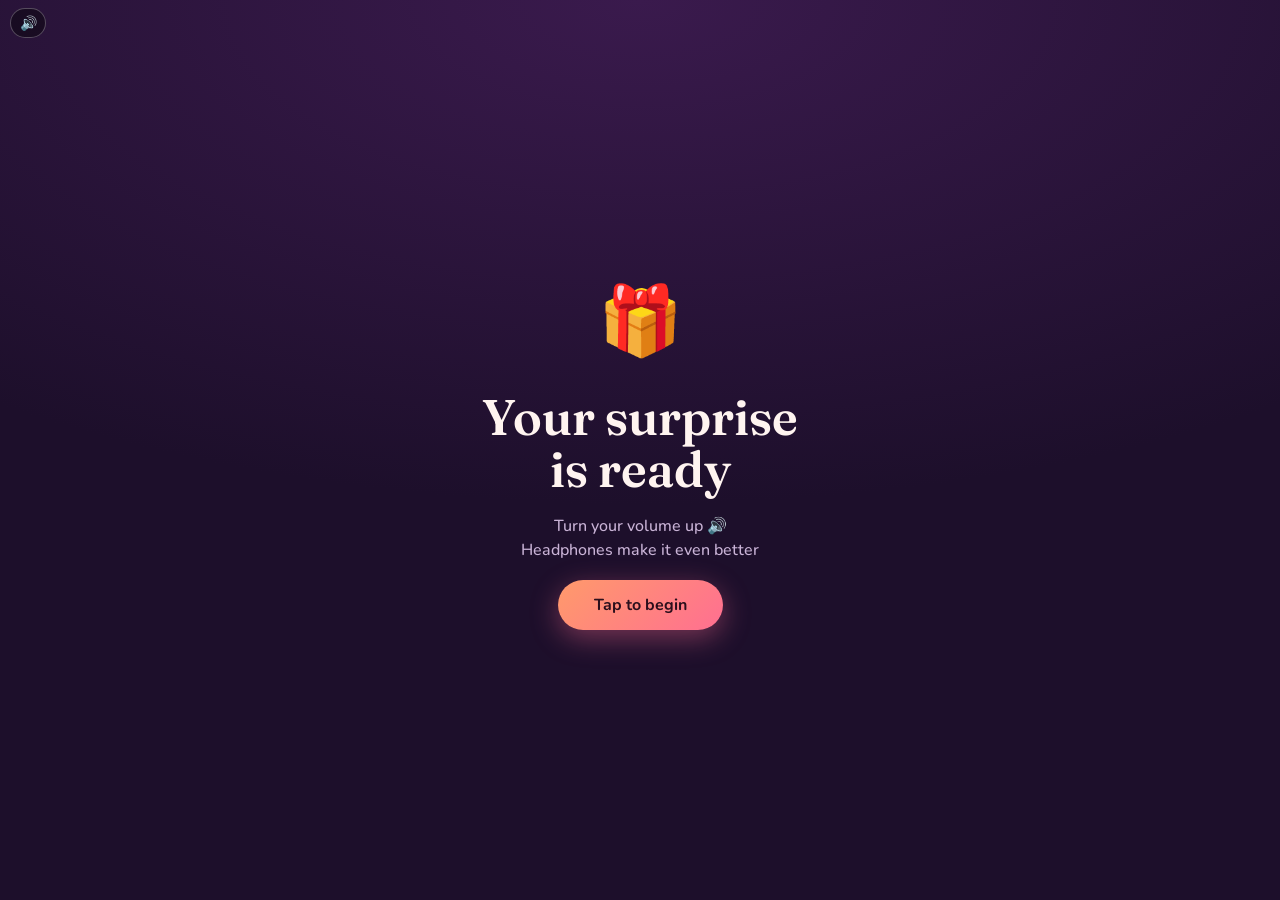
==== index.html @ 860199e4 "Initial commit: birthday surprise site with separate HTML, CSS, JS, and audio. Co-authored-by: Curso" ====
<!doctype html>
<html lang="en">
<head>
<meta charset="utf-8">
<meta name="viewport" content="width=device-width, initial-scale=1, viewport-fit=cover">
<meta name="color-scheme" content="dark">
<title>A birthday surprise</title>
<link href="https://fonts.googleapis.com/css2?family=Caveat:wght@500;700&family=Kalam:wght@400&family=Fraunces:wght@600&family=Nunito:wght@500;700&display=swap" rel="stylesheet">
<link rel="stylesheet" href="styles.css">
</head>
<body>
<canvas id="fx"></canvas>
<main id="app">

<section class="scr" id="s0">
  <svg viewBox="60 20 180 160" width="170" aria-hidden="true"><path class="hd" pathLength="1" d="M150 70C150 30 90 30 90 75C90 110 150 140 150 165C150 140 210 110 210 75C210 30 150 30 150 70Z"/></svg>
  <div class="card">
    <div class="g">🎁</div>
    <p>A surprise for</p>
    <h1 data-n></h1>
    <p data-from></p>
  </div>
  <button class="btn" id="b0">Unwrap it</button>
</section>

<section class="scr" id="s1">
  <canvas id="tree"></canvas>
  <div id="t1" hidden class="fade"><p>It’s officially your day</p><h1>Happy Birthday,<br><span class="gold" data-n></span></h1></div>
  <button class="btn" id="b1" hidden>Continue</button>
</section>

<section class="scr" id="s2">
  <h2>First things first</h2>
  <svg id="cake" viewBox="0 0 200 190" aria-label="Birthday cake">
    <ellipse cx="100" cy="168" rx="88" ry="10" fill="#ffffff22"/>
    <rect x="30" y="112" width="140" height="48" rx="8" fill="#ff7fa0"/>
    <rect x="55" y="76" width="90" height="40" rx="8" fill="#ffb3c1"/>
    <path d="M30 120q10 14 20 0t20 0 20 0 20 0 20 0 20 0 20 0v-8H30z" fill="#fff4f0"/>
    <path d="M55 84q11 14 22 0t22 0 22 0 22 0v-8H55z" fill="#fff4f0"/>
    <rect x="97" y="52" width="6" height="26" rx="2" fill="#ffd27a"/>
    <g id="fg"><ellipse class="flame" cx="100" cy="42" rx="6" ry="11" fill="#ffb347"/></g>
  </svg>
  <p>Make a wish, then blow out the candle.</p>
  <button class="btn" id="b2">Blow the candle</button>
  <button class="btn ghost" id="mic" type="button">🎤 Or blow into your phone</button>
  <p id="micmsg" hidden></p>
</section>

<section class="scr" id="s3">
  <h2>Pop the balloons</h2>
  <p>Five balloons. Each holds a reason you’re loved.</p>
  <div class="sky" id="sky"></div>
  <ul id="rs"></ul>
  <button class="btn" id="b3" hidden>Next</button>
</section>

<section class="scr" id="s4">
  <h2>A walk down memory lane</h2>
  <p>Swipe through</p>
  <div class="car" id="car"></div>
  <button class="btn" id="b4">Keep going</button>
</section>

<section class="scr" id="s5">
  <div class="lg" id="lg"><button data-l="en" class="on">EN</button><button data-l="hi">हिंदी</button></div>
  <div class="env" id="env"><div class="flap"></div></div>
  <div class="book" id="paper" hidden><div class="pg" id="pL"><b data-dear></b><span class="tx"></span></div><div class="spine"></div><div class="pg" id="pR"><span class="tx"></span></div></div>
  <p id="hint" hidden>Swipe the pages to turn them</p>
  <div id="hand" hidden><svg viewBox="0 0 170 160" aria-hidden="true"><rect x="104" y="88" width="100" height="44" rx="20" transform="rotate(40 104 88)" fill="#e3ad88"/><rect x="138" y="112" width="90" height="70" rx="6" transform="rotate(40 138 112)" fill="#2f3e63"/><ellipse cx="94" cy="84" rx="38" ry="28" transform="rotate(40 94 84)" fill="#e3ad88"/><line x1="8" y1="8" x2="92" y2="66" stroke="#16213e" stroke-width="7" stroke-linecap="round"/><line x1="8" y1="8" x2="22" y2="18" stroke="#c9c9c9" stroke-width="5" stroke-linecap="round"/><line x1="56" y1="40" x2="62" y2="44" stroke="#d4af37" stroke-width="8"/><path d="M68 88L54 42" stroke="#e3ad88" stroke-width="11" stroke-linecap="round" fill="none"/><path d="M88 62L48 34" stroke="#e3ad88" stroke-width="10" stroke-linecap="round" fill="none"/><circle cx="47" cy="33.5" r="2.6" fill="#f4d3bd"/></svg></div>
  <button class="btn" id="b5">Open the letter</button>
</section>

<section class="scr fin" id="s6">
  <h1>Happy<br>Birthday</h1>
  <div class="gold" data-n></div>
  <p data-from2></p>
  <button class="btn" id="b6">Replay</button>
</section>

<section class="scr" id="sB">
  <h2>Build your surprise</h2>
  <p>Fill it in, preview it, then download the file.</p>
  <div class="fm" id="fm"></div>
  <div class="row"><button class="btn" id="bP">Preview</button><button class="btn" id="bD">Download file</button></div>
</section>
<section class="scr" id="s8">
  <h2>Songs for you 🎧</h2>
  <p>Tap a song to play it.</p>
  <ul class="pl" id="pl"></ul>
  <div class="np" id="np" hidden><span id="tm">0:00 / 0:00</span><div class="bar" id="bar"><i id="fill"></i></div></div>
  <button class="btn" id="b8">Continue</button>
</section>
<section class="scr" id="s9">
  <div class="gift">🎁</div>
  <h1>Your surprise<br>is ready</h1>
  <p>Turn your volume up 🔊<br>Headphones make it even better</p>
  <button class="btn" id="b9">Tap to begin</button>
</section>
<button id="snd" aria-label="Sound on or off">🔊</button>
<button id="ed" hidden>✎ Edit</button>
</main>
<script src="app.js" id="app-js"></script>
</body>
</html>
---- styles.css ----
:root{--bg:#1d0f2b;--bg2:#3a1a4d;--ink:#fff4f0;--mute:#c9b3d6;--gold:#ffd27a;--paper:#fbf1dc;--pt:#4a2f1f;color-scheme:dark;box-sizing:border-box;padding-top:env(safe-area-inset-top,0px);padding-bottom:env(safe-area-inset-bottom,0px)}
*{box-sizing:border-box}
html{height:100%;scroll-padding-top:env(safe-area-inset-top,0px)}
body{height:100%;margin:0;overflow:hidden;background:radial-gradient(120% 80% at 50% 0,var(--bg2),var(--bg) 70%);color:var(--ink);font:500 16px/1.5 Nunito,system-ui,sans-serif}
#app{position:relative;height:100%;max-width:460px;margin:auto}
.scr{position:absolute;inset:0;display:flex;flex-direction:column;align-items:center;justify-content:center;gap:18px;padding:28px 24px;text-align:center;opacity:0;visibility:hidden;transform:scale(.97);transition:opacity .6s,transform .6s,visibility .6s}
.scr.on{opacity:1;visibility:visible;transform:none}
h1,h2{font-family:Fraunces,Georgia,serif;margin:0;font-weight:600}
h1{font-size:clamp(34px,10vw,50px);line-height:1.05}
h2{font-size:28px}
p{margin:0;color:var(--mute)}
.gold{color:var(--gold)}
.btn{border:0;border-radius:999px;padding:14px 36px;font:700 16px Nunito,sans-serif;color:#2b0f1c;background:linear-gradient(135deg,#ff9a6b,#ff6f91);cursor:pointer;box-shadow:0 8px 28px #ff6f9166;transition:transform .15s}
.btn:active{transform:scale(.95)}
[hidden]{display:none!important}
#fx{position:fixed;inset:0;width:100%;height:100%;pointer-events:none;z-index:9}
@keyframes in{from{opacity:0;transform:translateY(14px)}to{opacity:1;transform:none}}
.fade{animation:in .8s both}
/* intro */
.hd{fill:none;stroke:#ff8fa3;stroke-width:3;stroke-linecap:round;stroke-dasharray:1;stroke-dashoffset:1}
.on .hd{animation:draw 2.2s ease forwards}
@keyframes draw{to{stroke-dashoffset:0}}
.card{border:1px solid #ffd27a55;border-radius:20px;padding:30px 34px;background:#ffffff0d;backdrop-filter:blur(6px);opacity:0}
.on .card{animation:in 1s 2.3s both}
.card .g{font-size:40px}
/* tree */
#tree{width:100%;max-width:360px;aspect-ratio:360/420}
/* cake */
#cake{width:220px}
.flame{transform-origin:100px 48px;animation:fk .35s infinite alternate}
@keyframes fk{to{transform:scale(.88,1.08)}}
.out .flame{opacity:0;transition:opacity .4s;animation:none}
/* balloons */
.sky{position:relative;width:100%;height:clamp(150px,22vh,190px);transition:height .6s,margin .6s}
.bl{position:absolute;width:62px;height:76px;border-radius:50% 50% 48% 48%;cursor:pointer;animation:fl 3.2s ease-in-out infinite alternate;box-shadow:inset -8px -10px 16px #0003,inset 8px 8px 12px #fff4}
.bl::after{content:"";position:absolute;left:50%;top:100%;width:1px;height:46px;background:#fff6}
@keyframes fl{to{transform:translateY(-14px)}}
.bl.pop{animation:pp .25s forwards;pointer-events:none}
@keyframes pp{to{transform:scale(1.6);opacity:0}}
:root{--top-pad:56px;--gap:8px}
#s3{position:absolute;inset:0;display:flex;align-items:center;justify-content:space-evenly;gap:var(--gap);padding:var(--top-pad) 17px 16px;flex-direction:column}
#s3.done .sky{height:0;margin-top:-8px}
#b3{margin-top:16px}
#rs{list-style:none;margin:0;padding:0;width:100%;display:grid;gap:8px}
#rs li{text-align:left;padding:8px 14px;border-radius:14px;background:#ffffff0a;border:1px solid var(--c);font-weight:700;font-size:14px;line-height:1.3;color:var(--ink);animation:in .5s both}
#rs b{display:block;font-size:10px;color:var(--c);margin-bottom:1px}
/* memories */
.car{display:flex;gap:16px;overflow-x:auto;scroll-snap-type:x mandatory;width:calc(100% + 48px);margin:0 -24px;padding:10px 24px 18px;scrollbar-width:none}
.car::-webkit-scrollbar{display:none}
.pol{flex:0 0 72%;scroll-snap-align:center;background:#fff;color:#3a2a2a;padding:12px 12px 16px;border-radius:6px;box-shadow:0 12px 30px #0006;transform:rotate(-2deg)}
.pol:nth-child(even){transform:rotate(2deg)}
.ph{height:250px;border-radius:3px;display:grid;place-items:center;font-size:64px;background-size:cover;background-position:center}
.pol span{display:block;margin-top:10px;font:700 22px Caveat,cursive}
/* letter */
.env{position:relative;width:250px;height:165px;background:#d99a4e;border-radius:6px;box-shadow:0 14px 30px #0006;transition:transform .8s,opacity .8s}
.env::before{content:"";position:absolute;inset:0;background:linear-gradient(135deg,transparent 49%,#00000022 50%) left/50% 100% no-repeat,linear-gradient(225deg,transparent 49%,#00000022 50%) right/50% 100% no-repeat}
.flap{position:absolute;left:0;right:0;top:0;height:92px;background:#e8b266;clip-path:polygon(0 0,100% 0,50% 100%);transform-origin:top;transition:transform .8s}
.env.open .flap{transform:rotateX(180deg)}
.env.gone{transform:translateY(60px);opacity:0}
.env.gone,.env[hidden]{pointer-events:none}
.book{--bw:min(calc(100vw - 20px),440px);width:var(--bw);height:calc(var(--bw)*250/352);--fs:20px;--lh:26px;grid-template-rows:minmax(0,1fr);touch-action:pan-y;user-select:none;-webkit-user-select:none;display:grid;grid-template-columns:1fr 20px 1fr;border-radius:8px;background:#4a2a1b;padding:8px;box-shadow:0 3px 0 #e9dcc0,0 6px 0 #d9c9a8,0 18px 40px #000a;animation:in .8s both;perspective:1400px}
.pg{position:relative;overflow:hidden;padding:8px 6px 6px 24px;text-align:left;color:#1f2a55;font:500 var(--fs)/var(--lh) Caveat,cursive;white-space:pre-wrap;text-shadow:0 0 .5px #1f2a55;background:linear-gradient(90deg,transparent 18px,#d9534f77 18px 20px,transparent 20px),repeating-linear-gradient(#fbf3df 0 calc(var(--lh) - 1px),#c8b890 calc(var(--lh) - 1px) var(--lh))}
#pL{border-radius:4px 0 0 4px;box-shadow:inset -10px 0 14px -8px #0004;transform-origin:right center;backface-visibility:hidden}
#pR{border-radius:0 4px 4px 0;box-shadow:inset 10px 0 14px -8px #0004;transform-origin:left center;backface-visibility:hidden}
#pR.turn{animation:turn .9s ease-in-out}
#pL.turnP{animation:turnP .9s ease-in-out}
@keyframes turn{0%{transform:rotateY(0)}49.9%{transform:rotateY(-90deg)}50%{transform:rotateY(90deg)}100%{transform:rotateY(0)}}
@keyframes turnP{0%{transform:rotateY(0)}49.9%{transform:rotateY(90deg)}50%{transform:rotateY(-90deg)}100%{transform:rotateY(0)}}
#hint{font-size:13px}
#s8{justify-content:center;padding:16px;gap:12px}
.pl{list-style:none;margin:0;padding:0;width:100%;display:grid;gap:8px}
.song{width:100%;display:flex;align-items:center;gap:12px;text-align:left;padding:8px 14px;border-radius:14px;border:1px solid var(--c);background:#ffffff0a;color:var(--ink);font:inherit;cursor:pointer;transition:background .2s}
.song.on{background:#ffffff1c}
.song .ti{flex:1;min-width:0;display:grid;line-height:1.25}
.song strong{font-size:14px;white-space:nowrap;overflow:hidden;text-overflow:ellipsis}
.song em{font-size:11px;color:var(--mute);font-style:normal;white-space:nowrap;overflow:hidden;text-overflow:ellipsis}
.song .du{font-size:11px;color:var(--mute);white-space:nowrap}
.eq{width:22px;height:18px;display:flex;align-items:flex-end;gap:2px}
.eq b{flex:1;background:var(--c);border-radius:2px;height:35%}
.song.play .eq b{animation:eq .8s ease-in-out infinite alternate}
.song.play .eq b:nth-child(2){animation-delay:.2s}
.song.play .eq b:nth-child(3){animation-delay:.4s}
@keyframes eq{to{height:100%}}
.np{width:100%;display:flex;align-items:center;gap:10px;font-size:12px;color:var(--mute)}
.bar{flex:1;height:10px;border-radius:99px;background:#ffffff22;cursor:pointer;overflow:hidden}
.bar i{display:block;height:100%;width:0;background:linear-gradient(90deg,#ff9a6b,#ff6f91)}
.ghost{background:transparent;border:1px solid #ffffff55;color:var(--ink);box-shadow:none;padding:10px 22px;font-size:14px}
#micmsg{font-size:12px;color:var(--mute);min-height:1.2em}
#fg{transform-origin:100px 52px}
#s9 .gift{font-size:68px;animation:pulse 1.8s ease-in-out infinite}
@keyframes pulse{50%{transform:scale(1.12)}}
#s9 .btn[disabled]{opacity:.7;cursor:default}
#snd{position:fixed;top:calc(env(safe-area-inset-top,0px) + 8px);left:10px;z-index:10;width:36px;height:30px;border:1px solid #fff4;background:#0006;color:var(--ink);border-radius:999px;font-size:14px;cursor:pointer}
.lg{align-self:flex-end;display:flex;border:1px solid #ffffff44;border-radius:999px;overflow:hidden;background:#0004}
.lg button{border:0;background:transparent;color:var(--ink);font:700 12px Nunito,sans-serif;padding:6px 14px;cursor:pointer}
.lg button.on{background:linear-gradient(135deg,#ff9a6b,#ff6f91);color:#2b0f1c}
.pg[lang=hi]{font-family:Kalam,Caveat,cursive;font-size:calc(var(--fs)*.8)}
#s5{padding:28px 10px}
.spine{background:radial-gradient(circle at 50% 50%,#ececec 0 3.5px,#1a1a1a 4.5px 6px,transparent 7px) 0 0/20px var(--lh) repeat-y,#4a2a1b}
.pg b{display:block;font-size:calc(var(--fs)*1.2);line-height:var(--lh)}
#nib{display:inline-block;width:0;height:1em}
#hand{position:absolute;left:0;top:0;width:92px;height:86px;pointer-events:none;z-index:5;filter:drop-shadow(0 4px 4px #0008);transform:translate(-4px,-4px);transition:opacity .5s}
#hand svg{display:block;width:100%;height:100%;animation:wr .45s ease-in-out infinite alternate}
@keyframes wr{to{transform:translate(2px,-3px) rotate(-1.5deg)}}
#lt{white-space:pre-wrap}
/* finale */
.fin h1{animation:in 1s both;font-size:clamp(40px,13vw,64px)}
.fin .gold{animation:in 1s .5s both;font-size:clamp(34px,10vw,48px);font-family:Fraunces,Georgia,serif}
/* builder */
#sB{justify-content:flex-start;overflow:auto;padding:24px 20px 40px;gap:10px}
.fm{width:100%;display:grid;gap:8px;text-align:left}
.fm label{font-size:12px;color:var(--gold);font-weight:700;margin-top:6px}
.fm input,.fm textarea{width:100%;background:#ffffff12;border:1px solid #ffffff33;border-radius:10px;padding:10px 12px;color:var(--ink);font:500 15px Nunito,sans-serif}
.fm input[type=file]{padding:6px;font-size:12px}
.mr{display:grid;gap:6px;grid-template-columns:1fr 1fr}
.row{display:flex;gap:10px;justify-content:center;margin-top:10px;flex-wrap:wrap}
#ed{position:fixed;top:calc(env(safe-area-inset-top,0px) + 8px);right:10px;z-index:10;border:1px solid #fff4;background:#0006;color:var(--ink);border-radius:999px;padding:6px 12px;font:700 12px Nunito,sans-serif;cursor:pointer}
@media (prefers-reduced-motion:reduce){*{animation-duration:.01ms!important;animation-delay:0s!important;transition-duration:.01ms!important}}
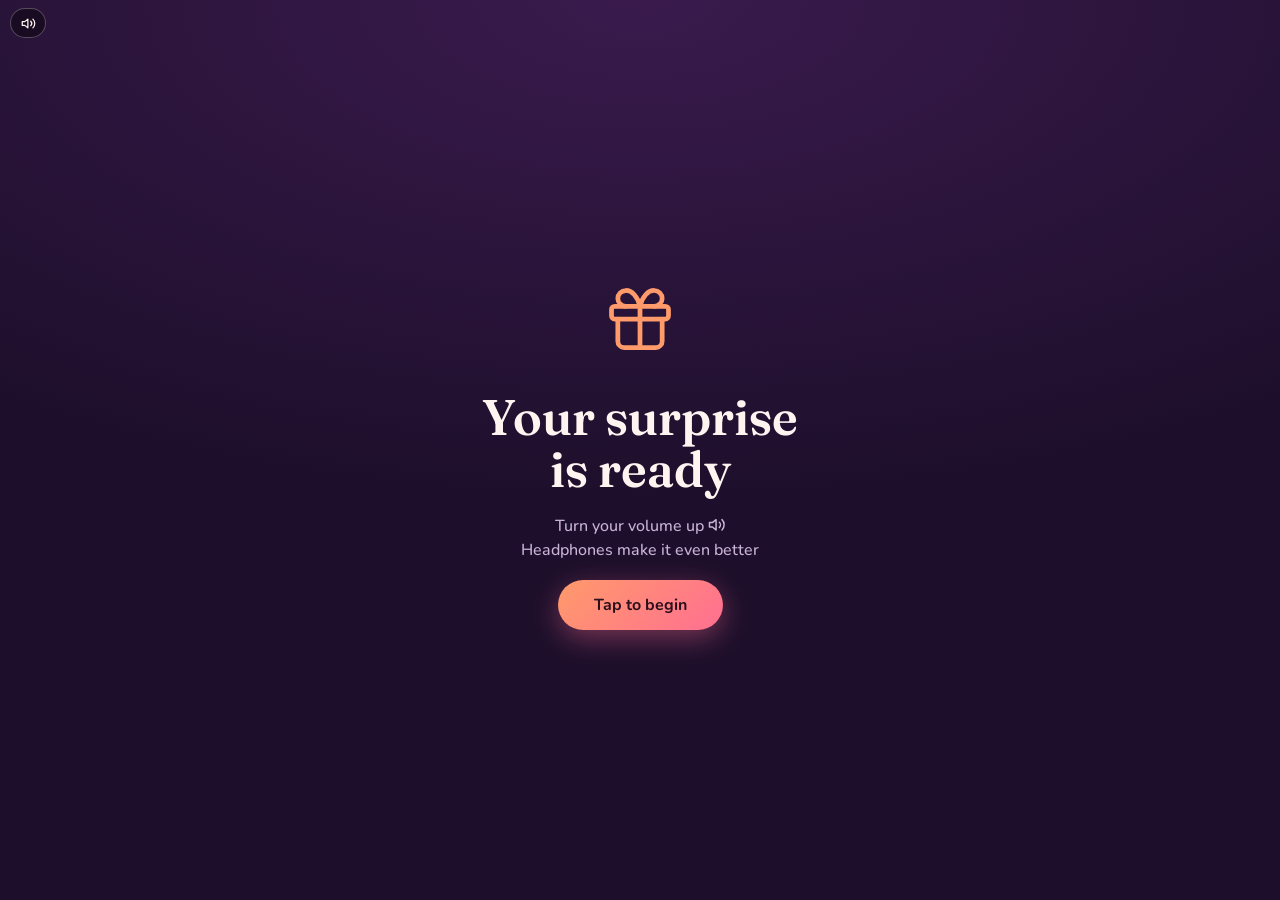
==== commit 4ba0ccec: "Add floating hearts background and SVG icons across the surprise UI. Co-authored-by: Cursor <cursora" ====
--- a/index.html
+++ b/index.html
@@ -15,7 +15,7 @@
 <section class="scr" id="s0">
   <svg viewBox="60 20 180 160" width="170" aria-hidden="true"><path class="hd" pathLength="1" d="M150 70C150 30 90 30 90 75C90 110 150 140 150 165C150 140 210 110 210 75C210 30 150 30 150 70Z"/></svg>
   <div class="card">
-    <div class="g">🎁</div>
+    <div class="g"><i data-ic="gift"></i></div>
     <p>A surprise for</p>
     <h1 data-n></h1>
     <p data-from></p>
@@ -42,7 +42,7 @@
   </svg>
   <p>Make a wish, then blow out the candle.</p>
   <button class="btn" id="b2">Blow the candle</button>
-  <button class="btn ghost" id="mic" type="button">🎤 Or blow into your phone</button>
+  <button class="btn ghost" id="mic" type="button"><i data-ic="mic"></i> Or blow into your phone</button>
   <p id="micmsg" hidden></p>
 </section>
 
@@ -84,20 +84,20 @@
   <div class="row"><button class="btn" id="bP">Preview</button><button class="btn" id="bD">Download file</button></div>
 </section>
 <section class="scr" id="s8">
-  <h2>Songs for you 🎧</h2>
+  <h2>Songs for you <i data-ic="headphones"></i></h2>
   <p>Tap a song to play it.</p>
   <ul class="pl" id="pl"></ul>
   <div class="np" id="np" hidden><span id="tm">0:00 / 0:00</span><div class="bar" id="bar"><i id="fill"></i></div></div>
   <button class="btn" id="b8">Continue</button>
 </section>
 <section class="scr" id="s9">
-  <div class="gift">🎁</div>
+  <div class="gift"><i data-ic="gift"></i></div>
   <h1>Your surprise<br>is ready</h1>
-  <p>Turn your volume up 🔊<br>Headphones make it even better</p>
+  <p>Turn your volume up <i data-ic="vol"></i><br>Headphones make it even better</p>
   <button class="btn" id="b9">Tap to begin</button>
 </section>
-<button id="snd" aria-label="Sound on or off">🔊</button>
-<button id="ed" hidden>✎ Edit</button>
+<button id="snd" aria-label="Sound on or off"><i data-ic="vol"></i></button>
+<button id="ed" hidden><i data-ic="pencil"></i> Edit</button>
 </main>
 <script src="app.js" id="app-js"></script>
 </body>
--- a/styles.css
+++ b/styles.css
@@ -84,6 +84,18 @@
 .np{width:100%;display:flex;align-items:center;gap:10px;font-size:12px;color:var(--mute)}
 .bar{flex:1;height:10px;border-radius:99px;background:#ffffff22;cursor:pointer;overflow:hidden}
 .bar i{display:block;height:100%;width:0;background:linear-gradient(90deg,#ff9a6b,#ff6f91)}
+.ic{width:1.1em;height:1.1em;vertical-align:-.2em;flex:none}
+.card .g .ic{width:42px;height:42px;color:var(--gold)}
+#s9 .gift .ic{width:76px;height:76px;color:#ff9a6b;stroke-width:1.5}
+#s8 h2 .ic{width:26px;height:26px;color:#ff8fa3;vertical-align:-3px}
+.ph .ic{width:80px;height:80px;stroke-width:1.3;color:#fff}
+#rs b .ic{width:11px;height:11px;vertical-align:-1px}
+#snd .ic,#ed .ic{width:15px;height:15px;vertical-align:-3px}
+.ghost .ic{margin-right:2px}
+#bg{position:fixed;inset:0;z-index:-1;overflow:hidden;pointer-events:none}
+#bg svg{position:absolute;bottom:-50px;fill:currentColor;opacity:0;animation:rise var(--t) linear var(--d) infinite;will-change:transform,opacity}
+@keyframes rise{0%{transform:translate3d(0,0,0) rotate(0);opacity:0}12%{opacity:var(--o)}88%{opacity:var(--o)}100%{transform:translate3d(var(--dx),-115vh,0) rotate(var(--r));opacity:0}}
+@media (prefers-reduced-motion:reduce){#bg{display:none}}
 .ghost{background:transparent;border:1px solid #ffffff55;color:var(--ink);box-shadow:none;padding:10px 22px;font-size:14px}
 #micmsg{font-size:12px;color:var(--mute);min-height:1.2em}
 #fg{transform-origin:100px 52px}
